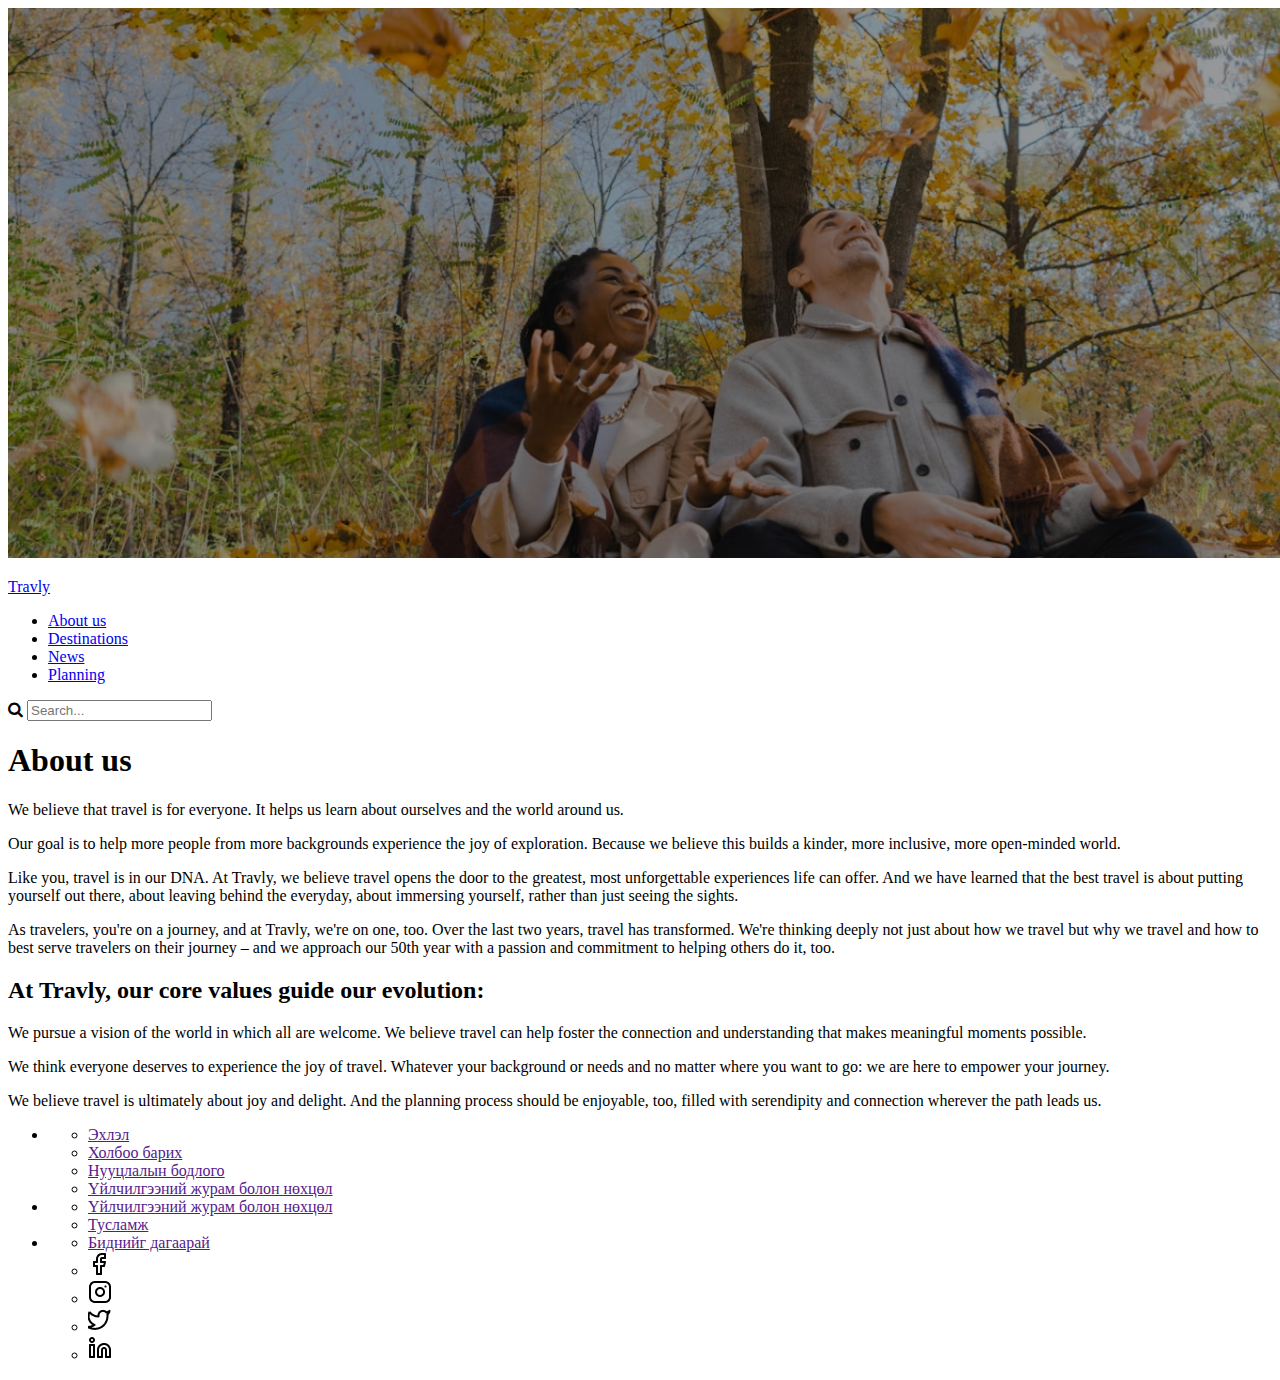
==== about.html @ d97a9130 "Add files via upload" ====
<!DOCTYPE html>
<html lang="en">
<head>
    <meta charset="utf-8">
    <meta name="viewport" content="width=device-width, initial-scale=1.0">
    <title>About Us - Travly</title>
    <link rel="stylesheet" href="style.css">
    <link rel="stylesheet" href="https://cdnjs.cloudflare.com/ajax/libs/font-awesome/4.7.0/css/font-awesome.min.css">   
</head>
<body>
    <header>
        <nav>
            <img src="assets/aboutus_pics.png" alt="AboutMain">
            <div>
                <p><a href="./">Travly</a></p>
                <ul>
                    <li><a href="./about">About us</a></li>
                    <li><a href="./destinations">Destinations</a></li>
                    <li><a href="./news">News</a></li>
                    <li><a href="./planning">Planning</a></li>
                </ul> 
                <form>
                    <i class="fa fa-search"></i>
                    <input type="text" id="searchMain" placeholder="Search...">
                </form>
            </div>
            <h1>About us</h1>
        </nav>
    </header>
    <section class="about-us">
        <p>We believe that travel is for everyone. It helps us learn about ourselves and the world around us.</p>
        <p>Our goal is to help more people from more backgrounds experience the joy of exploration. Because we believe this builds a kinder, more inclusive, more open-minded world.</p>
        <p>Like you, travel is in our DNA. At Travly, we believe travel opens the door to the greatest, most unforgettable experiences life can offer. And we have learned that the best travel is about putting yourself out there, about leaving behind the everyday, about immersing yourself, rather than just seeing the sights.</p>
        <p>As travelers, you're on a journey, and at Travly, we're on one, too. Over the last two years, travel has transformed. We're thinking deeply not just about how we travel but why we travel and how to best serve travelers on their journey – and we approach our 50th year with a passion and commitment to helping others do it, too.</p>
    </section>
    <section>
        <h2>At Travly, our core values guide our evolution:</h2>
        <section class="values">
            <p>We pursue a vision of the world in which all are welcome. We believe travel can help foster the connection and understanding that makes meaningful moments possible.</p>
            <p>We think everyone deserves to experience the joy of travel. Whatever your background or needs and no matter where you want to go: we are here to empower your journey.</p>
            <p>We believe travel is ultimately about joy and delight. And the planning process should be enjoyable, too, filled with serendipity and connection wherever the path leads us.</p>
        </section>
    </section>
    <section>
        <footer>
            <ul class="footer-columns">
                <li class="column">
                    <ul class="links">
                        <li class="ehlel"><a href="">Эхлэл</a></li>
                        <li class="contact"><a href="">Холбоо барих</a></li>
                        <li class="privacy"><a href="">Нууцлалын бодлого</a></li>
                        <li class="terms"><a href="">Үйлчилгээний журам болон нөхцөл</a></li>
                    </ul>
                </li>
                <li class="column">
                    <ul class="links">
                        <li class="faq"><a href="">Үйлчилгээний журам болон нөхцөл</a></li>
                        <li class="help"><a href="">Тусламж</a></li>
                    </ul>
                </li>
                <li class="column">
                    <ul class="links">
                        <li class="follow"><a href="">Биднийг дагаарай</a></li>
                        <li class="social"><a href="#"><img src="assets/facebook.png" alt="Facebook"></a></li>
                        <li class="social"><a href="#"><img src="assets/instagram.png" alt="Instagram"></a></li>
                        <li class="social"><a href="#"><img src="assets/twitter.png" alt="Twitter"></a></li>
                        <li class="social"><a href="#"><img src="assets/linkedin.png" alt="LinkedIn"></a></li>
                    </ul>
                </li>
            </ul>
        </footer>
    </section>
</body>
</html>
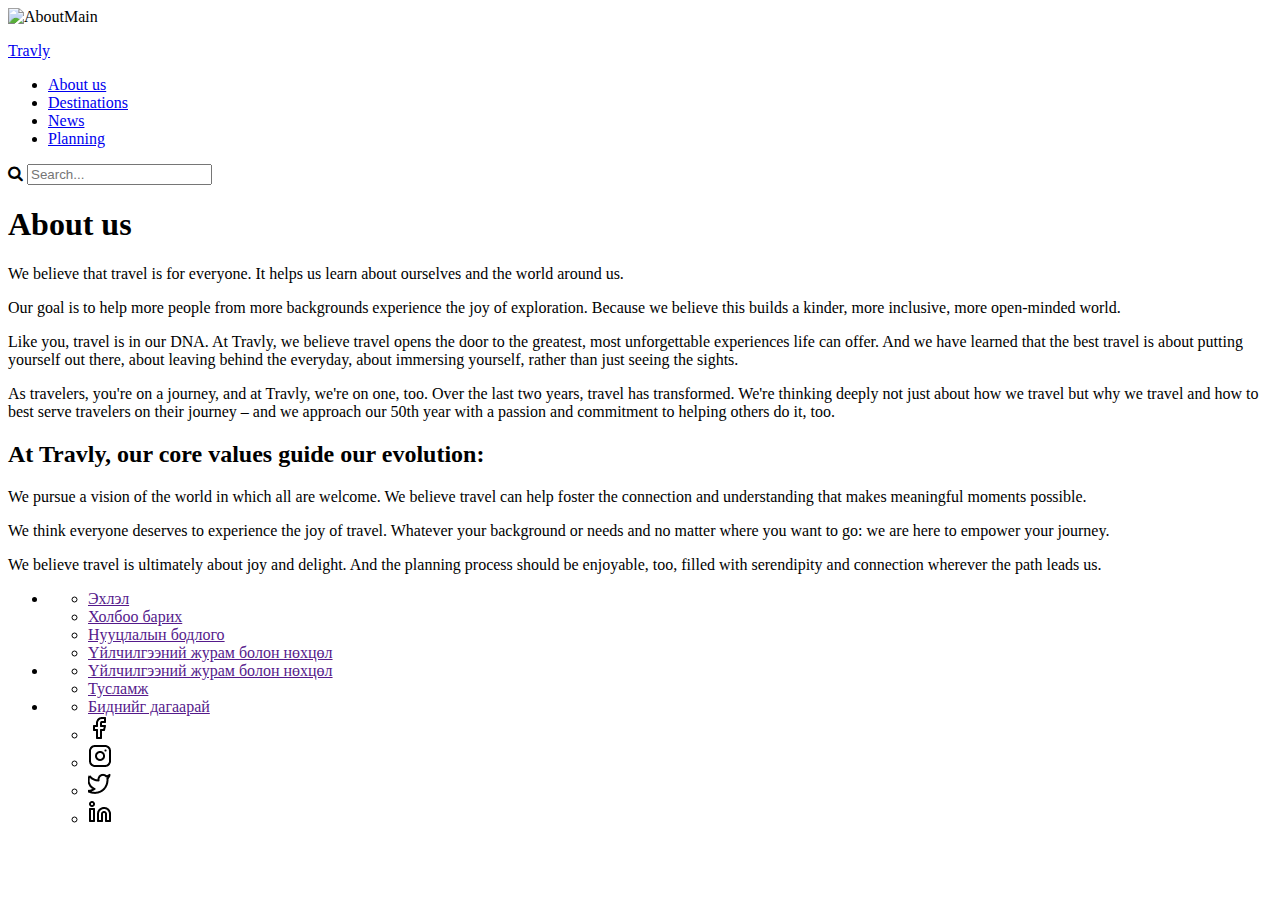
==== commit 7727f78b: "Add files via upload" ====
--- a/about.html
+++ b/about.html
@@ -10,7 +10,7 @@
 <body>
     <header>
         <nav>
-            <img src="assets/aboutus_pics.png" alt="AboutMain">
+            <img src="assets/aboutus_pics.jpg" alt="AboutMain">
             <div>
                 <p><a href="./">Travly</a></p>
                 <ul>
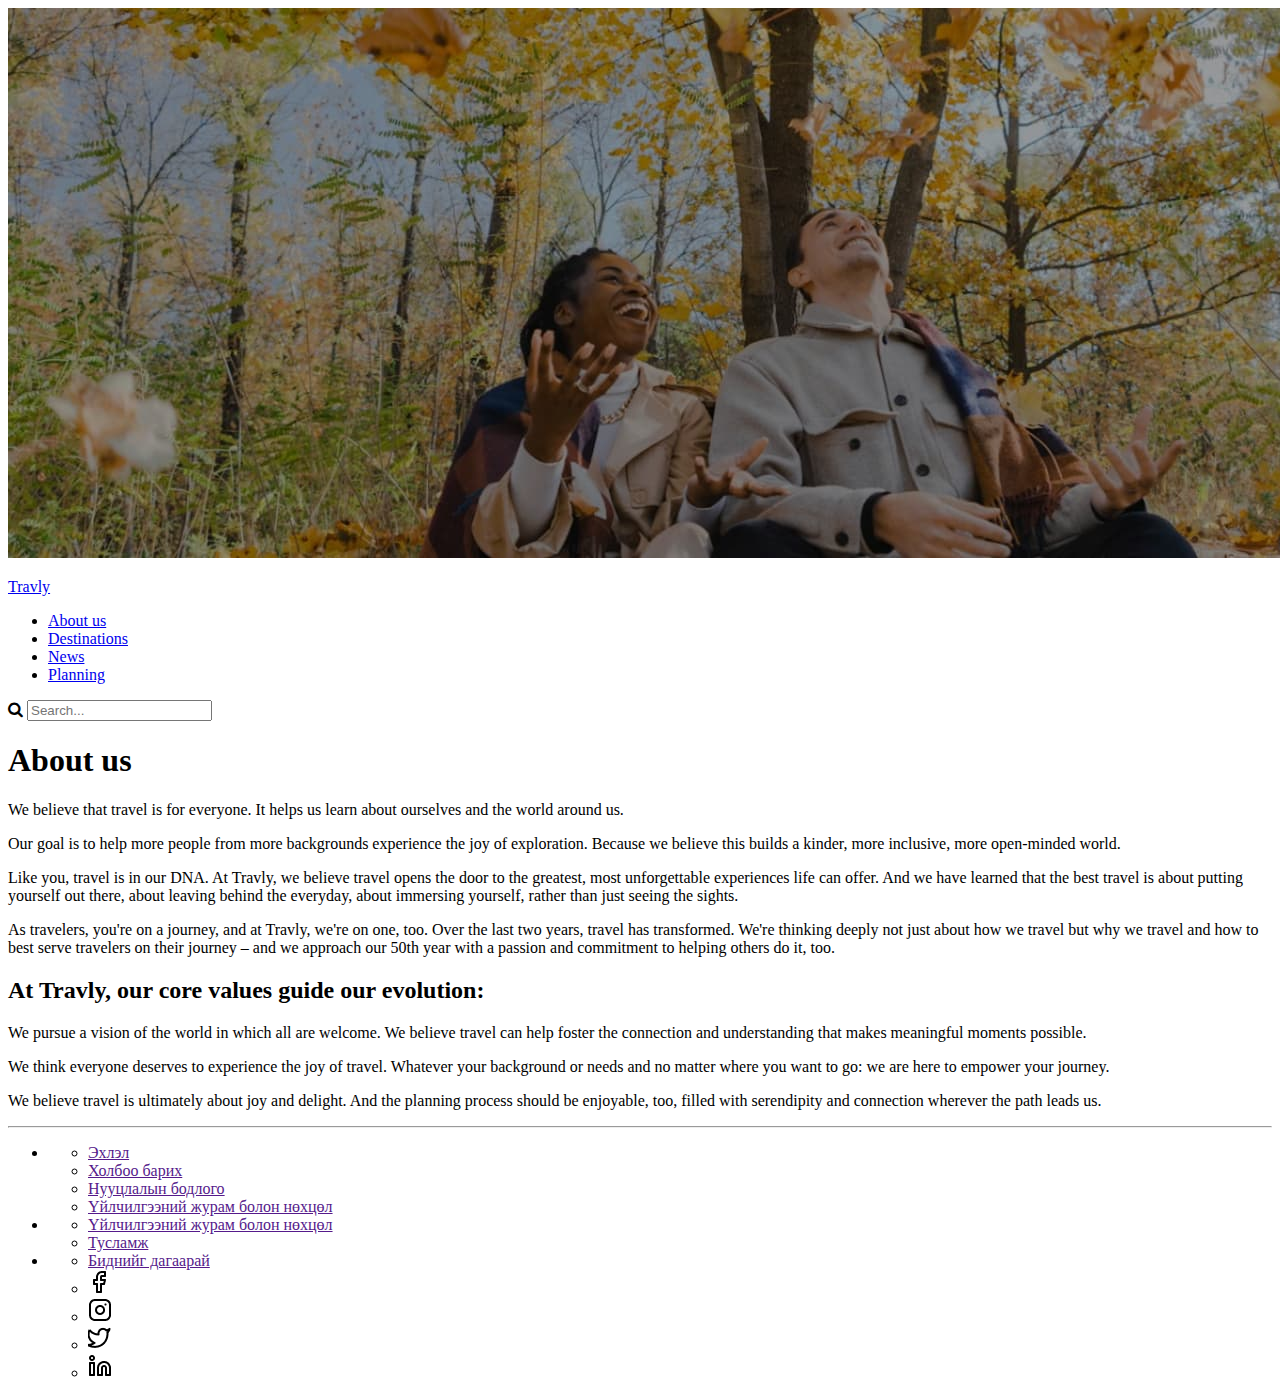
==== commit ab52de7f: "Add files via upload" ====
--- a/about.html
+++ b/about.html
@@ -1,12 +1,14 @@
 <!DOCTYPE html>
 <html lang="en">
+
 <head>
     <meta charset="utf-8">
     <meta name="viewport" content="width=device-width, initial-scale=1.0">
     <title>About Us - Travly</title>
     <link rel="stylesheet" href="style.css">
-    <link rel="stylesheet" href="https://cdnjs.cloudflare.com/ajax/libs/font-awesome/4.7.0/css/font-awesome.min.css">   
+    <link rel="stylesheet" href="https://cdnjs.cloudflare.com/ajax/libs/font-awesome/4.7.0/css/font-awesome.min.css">
 </head>
+
 <body>
     <header>
         <nav>
@@ -18,7 +20,7 @@
                     <li><a href="./destinations">Destinations</a></li>
                     <li><a href="./news">News</a></li>
                     <li><a href="./planning">Planning</a></li>
-                </ul> 
+                </ul>
                 <form>
                     <i class="fa fa-search"></i>
                     <input type="text" id="searchMain" placeholder="Search...">
@@ -27,48 +29,60 @@
             <h1>About us</h1>
         </nav>
     </header>
-    <section class="about-us">
-        <p>We believe that travel is for everyone. It helps us learn about ourselves and the world around us.</p>
-        <p>Our goal is to help more people from more backgrounds experience the joy of exploration. Because we believe this builds a kinder, more inclusive, more open-minded world.</p>
-        <p>Like you, travel is in our DNA. At Travly, we believe travel opens the door to the greatest, most unforgettable experiences life can offer. And we have learned that the best travel is about putting yourself out there, about leaving behind the everyday, about immersing yourself, rather than just seeing the sights.</p>
-        <p>As travelers, you're on a journey, and at Travly, we're on one, too. Over the last two years, travel has transformed. We're thinking deeply not just about how we travel but why we travel and how to best serve travelers on their journey – and we approach our 50th year with a passion and commitment to helping others do it, too.</p>
-    </section>
-    <section>
-        <h2>At Travly, our core values guide our evolution:</h2>
-        <section class="values">
-            <p>We pursue a vision of the world in which all are welcome. We believe travel can help foster the connection and understanding that makes meaningful moments possible.</p>
-            <p>We think everyone deserves to experience the joy of travel. Whatever your background or needs and no matter where you want to go: we are here to empower your journey.</p>
-            <p>We believe travel is ultimately about joy and delight. And the planning process should be enjoyable, too, filled with serendipity and connection wherever the path leads us.</p>
+    <main>
+        <article class="about-us">
+            <p>We believe that travel is for everyone. It helps us learn about ourselves and the world around us.</p>
+            <p>Our goal is to help more people from more backgrounds experience the joy of exploration. Because we
+                believe this builds a kinder, more inclusive, more open-minded world.</p>
+            <p>Like you, travel is in our DNA. At Travly, we believe travel opens the door to the greatest, most
+                unforgettable experiences life can offer. And we have learned that the best travel is about putting
+                yourself out there, about leaving behind the everyday, about immersing yourself, rather than just seeing
+                the sights.</p>
+            <p>As travelers, you're on a journey, and at Travly, we're on one, too. Over the last two years, travel has
+                transformed. We're thinking deeply not just about how we travel but why we travel and how to best serve
+                travelers on their journey – and we approach our 50th year with a passion and commitment to helping
+                others do it, too.</p>
+        </article>
+        <section>
+            <h2>At Travly, our core values guide our evolution:</h2>
+            <article class="values">
+                <p>We pursue a vision of the world in which all are welcome. We believe travel can help foster the
+                    connection and understanding that makes meaningful moments possible.</p>
+                <p>We think everyone deserves to experience the joy of travel. Whatever your background or needs and no
+                    matter where you want to go: we are here to empower your journey.</p>
+                <p>We believe travel is ultimately about joy and delight. And the planning process should be enjoyable,
+                    too, filled with serendipity and connection wherever the path leads us.</p>
+            </article>
         </section>
-    </section>
-    <section>
-        <footer>
-            <ul class="footer-columns">
-                <li class="column">
-                    <ul class="links">
-                        <li class="ehlel"><a href="">Эхлэл</a></li>
-                        <li class="contact"><a href="">Холбоо барих</a></li>
-                        <li class="privacy"><a href="">Нууцлалын бодлого</a></li>
-                        <li class="terms"><a href="">Үйлчилгээний журам болон нөхцөл</a></li>
-                    </ul>
-                </li>
-                <li class="column">
-                    <ul class="links">
-                        <li class="faq"><a href="">Үйлчилгээний журам болон нөхцөл</a></li>
-                        <li class="help"><a href="">Тусламж</a></li>
-                    </ul>
-                </li>
-                <li class="column">
-                    <ul class="links">
-                        <li class="follow"><a href="">Биднийг дагаарай</a></li>
-                        <li class="social"><a href="#"><img src="assets/facebook.png" alt="Facebook"></a></li>
-                        <li class="social"><a href="#"><img src="assets/instagram.png" alt="Instagram"></a></li>
-                        <li class="social"><a href="#"><img src="assets/twitter.png" alt="Twitter"></a></li>
-                        <li class="social"><a href="#"><img src="assets/linkedin.png" alt="LinkedIn"></a></li>
-                    </ul>
-                </li>
-            </ul>
-        </footer>
-    </section>
+    </main>
+    <hr>
+    <footer>
+        <ul class="footer-columns">
+            <li class="column">
+                <ul class="links">
+                    <li class="ehlel"><a href="">Эхлэл</a></li>
+                    <li class="contact"><a href="">Холбоо барих</a></li>
+                    <li class="privacy"><a href="">Нууцлалын бодлого</a></li>
+                    <li class="terms"><a href="">Үйлчилгээний журам болон нөхцөл</a></li>
+                </ul>
+            </li>
+            <li class="column">
+                <ul class="links">
+                    <li class="faq"><a href="">Үйлчилгээний журам болон нөхцөл</a></li>
+                    <li class="help"><a href="">Тусламж</a></li>
+                </ul>
+            </li>
+            <li class="column">
+                <ul class="links">
+                    <li class="follow"><a href="">Биднийг дагаарай</a></li>
+                    <li class="social"><a href="#"><img src="assets/facebook.png" alt="Facebook"></a></li>
+                    <li class="social"><a href="#"><img src="assets/instagram.png" alt="Instagram"></a></li>
+                    <li class="social"><a href="#"><img src="assets/twitter.png" alt="Twitter"></a></li>
+                    <li class="social"><a href="#"><img src="assets/linkedin.png" alt="LinkedIn"></a></li>
+                </ul>
+            </li>
+        </ul>
+    </footer>
 </body>
+
 </html>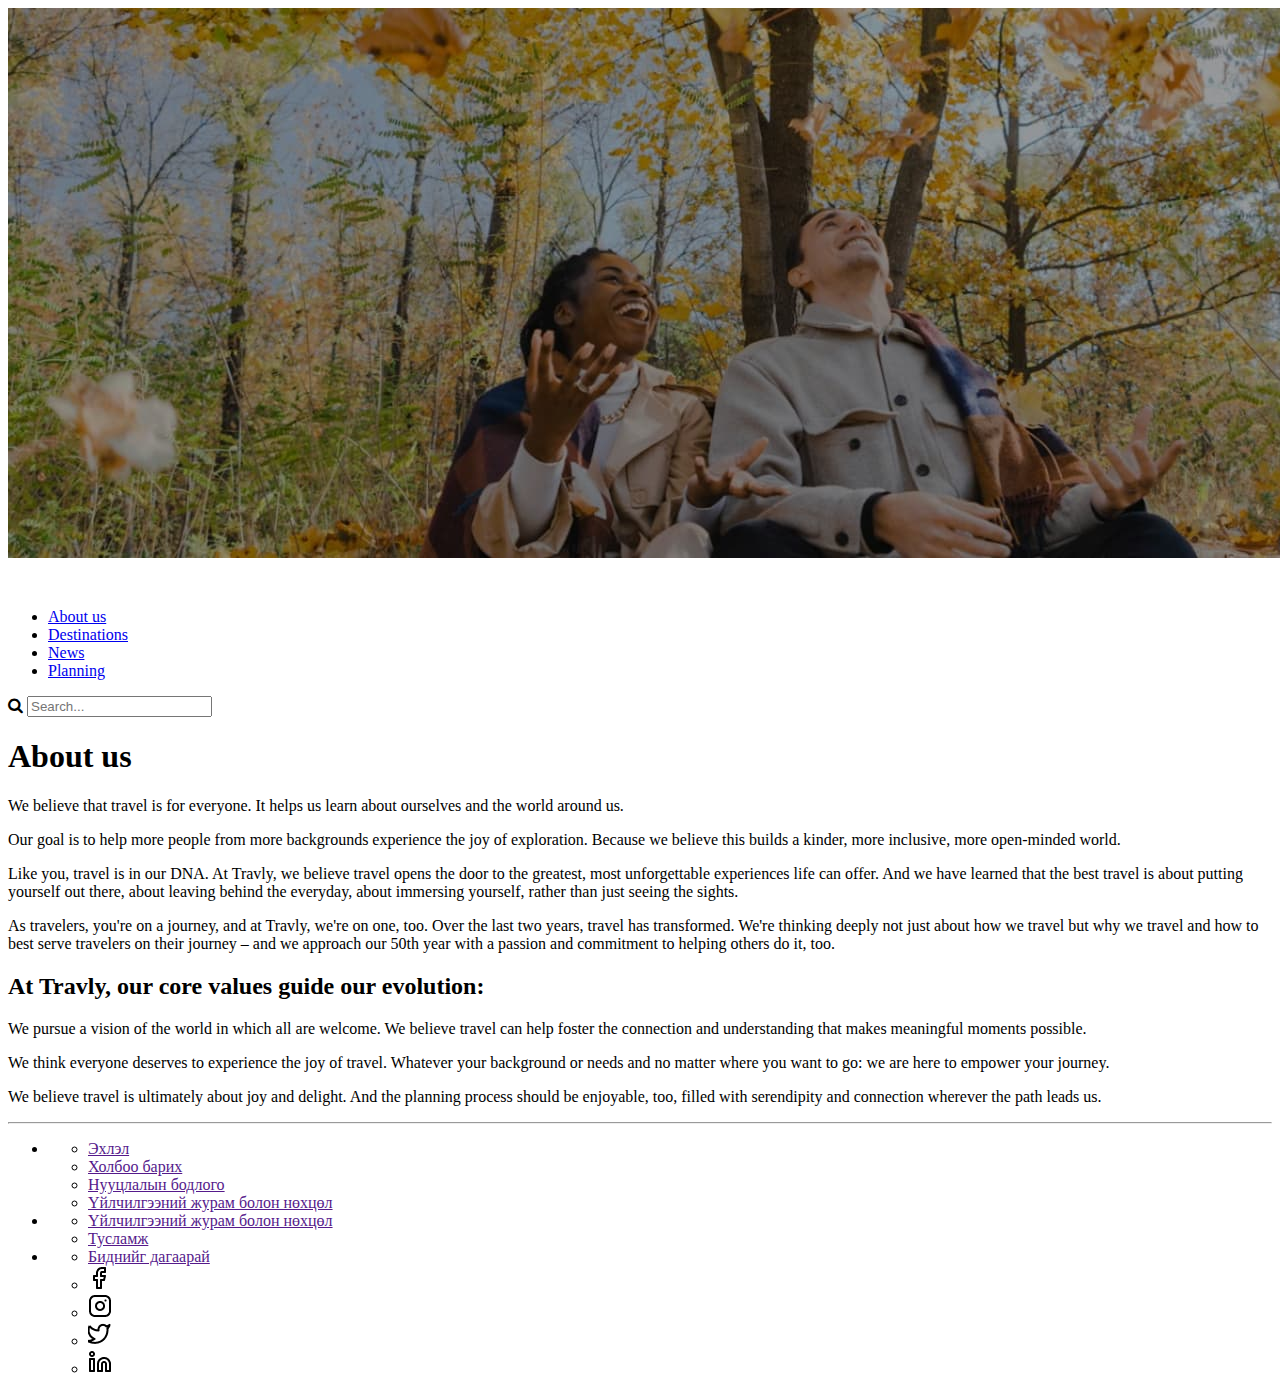
==== commit b7cc4263: "Add files via upload" ====
--- a/about.html
+++ b/about.html
@@ -12,9 +12,11 @@
 <body>
     <header>
         <nav>
-            <img src="assets/aboutus_pics.jpg" alt="AboutMain">
+            <img src="assets/aboutus_pics.jpg" alt="AboutMain" class="background-image">
             <div>
-                <p><a href="./">Travly</a></p>
+                <a href="./">
+                    <img src="assets/travly.png" alt="Travly">
+                </a>
                 <ul>
                     <li><a href="./about">About us</a></li>
                     <li><a href="./destinations">Destinations</a></li>
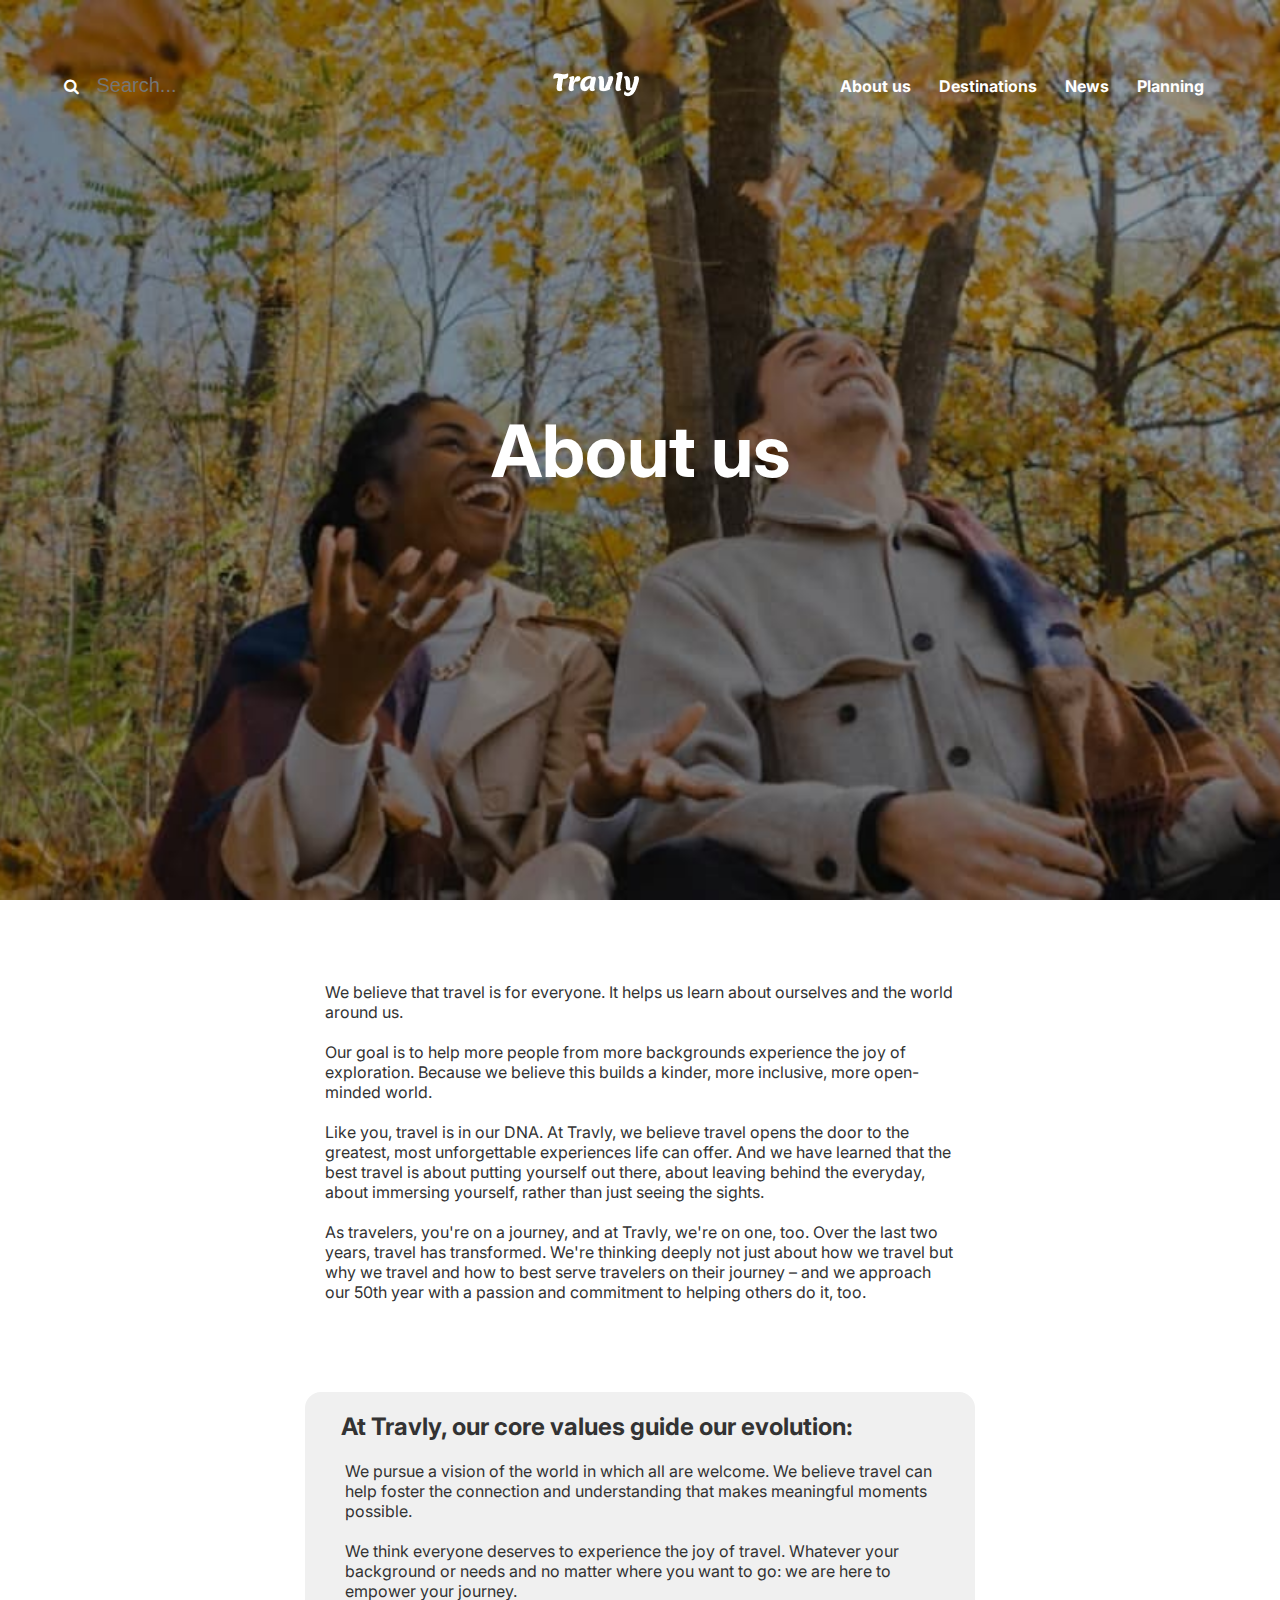
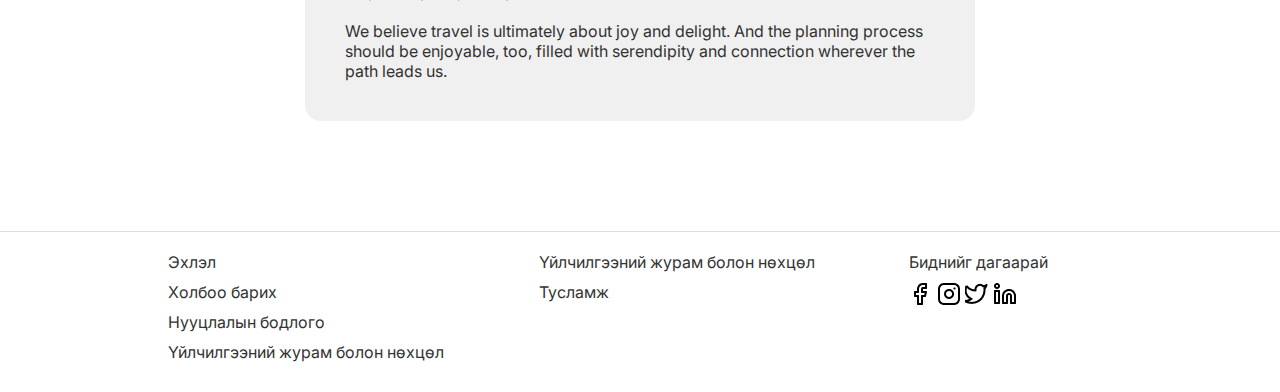
==== commit 25127424: "Add files via upload" ====
--- a/about.html
+++ b/about.html
@@ -5,15 +5,13 @@
     <meta charset="utf-8">
     <meta name="viewport" content="width=device-width, initial-scale=1.0">
     <title>About Us - Travly</title>
-    <link rel="stylesheet" href="style.css">
+    <link rel="stylesheet" href="about.css">
     <link rel="stylesheet" href="https://cdnjs.cloudflare.com/ajax/libs/font-awesome/4.7.0/css/font-awesome.min.css">
 </head>
 
 <body>
-    <header>
+    <header class ="home-main">
         <nav>
-            <img src="assets/aboutus_pics.jpg" alt="AboutMain" class="background-image">
-            <div>
                 <a href="./">
                     <img src="assets/travly.png" alt="Travly">
                 </a>
@@ -27,9 +25,8 @@
                     <i class="fa fa-search"></i>
                     <input type="text" id="searchMain" placeholder="Search...">
                 </form>
-            </div>
-            <h1>About us</h1>
         </nav>
+        <h1>About us</h1>
     </header>
     <main>
         <article class="about-us">
@@ -76,15 +73,15 @@
             </li>
             <li class="column">
                 <ul class="links">
-                    <li class="follow"><a href="">Биднийг дагаарай</a></li>
-                    <li class="social"><a href="#"><img src="assets/facebook.png" alt="Facebook"></a></li>
-                    <li class="social"><a href="#"><img src="assets/instagram.png" alt="Instagram"></a></li>
-                    <li class="social"><a href="#"><img src="assets/twitter.png" alt="Twitter"></a></li>
-                    <li class="social"><a href="#"><img src="assets/linkedin.png" alt="LinkedIn"></a></li>
+                    <li class="social"><a href="">Биднийг дагаарай</a></li>
+                        <a href="#"><img src="assets/facebook.png" alt="Facebook"></a>
+                        <a href="#"><img src="assets/instagram.png" alt="Instagram"></a>
+                        <a href="#"><img src="assets/twitter.png" alt="Twitter"></a>
+                        <a href="#"><img src="assets/linkedin.png" alt="LinkedIn"></a>
+                    </li>
                 </ul>
             </li>
         </ul>
-    </footer>
+    </footer>  
 </body>
-
 </html>--- a/about.css
+++ b/about.css
@@ -0,0 +1,232 @@
+@import url("https://fonts.googleapis.com/css?family=Lemon:400|Inter:500,400,700,600");
+
+:root {
+    --primary-font: 'Inter', sans-serif;
+    --primary-text-color: #333;
+    --background-color: #fff;
+    --link-color: #333;
+    --button-background: transparent;
+    --button-border: 1px solid #333;
+    --button-border-radius: 1rem;
+    --button-padding: 1rem 2rem;
+    --button-box-shadow: 0.125rem 0.125rem 0.3125rem rgba(0, 0, 0, 0.2);
+    --background-image: url("assets/aboutus_pics.jpg");
+    --text-color: #fff;
+}
+
+* {
+    margin: 0;
+    padding: 0;
+    box-sizing: border-box;
+}
+
+body {
+    font-family: var(--primary-font);
+    margin: 0;
+    padding: 0;
+    color: var(--primary-text-color);
+}
+
+.home-main {
+    position: relative;
+    background-image: var(--background-image);
+    background-size: cover;
+    background-position: center;
+    height: 100vh;
+    color: var(--text-color);
+    text-align: center;
+    padding: 3.125% 0;
+
+    & background-image {
+        width: 100%;
+        height: auto;
+    }
+}
+
+nav {
+    display: flex;
+    justify-content: space-between;
+    align-items: center;
+    position: absolute;
+    top: 0;
+    left: 0;
+    right: 0;
+    margin: 0 auto;
+    padding: 5% 5% 0;
+    box-sizing: border-box;
+
+    & a {
+        order: 2;
+        text-decoration: none;
+        color: var(--text-color);
+    }
+
+    & ul {
+        order: 3;
+        text-align: right;
+        margin: 0;
+        padding: 0;
+        list-style: none;
+
+        & li {
+            display: inline;
+            margin: 0 0.75rem;
+            text-decoration: none;
+            color: var(--text-color);
+            font-weight: bold;
+        }
+    }
+
+    & form {
+        order: 1;
+        display: flex;
+        align-items: center;
+
+        & i {
+            margin-right: 2.5%;
+        }
+
+        & input[type="text"] {
+            background-color: transparent;
+            border: none;
+            color: var(--text-color);
+            padding: 0.625rem;
+            font-size: 1.25rem;
+        }
+    }
+}
+
+h1 {
+    position: absolute;
+    top: 50%;
+    left: 50%;
+    transform: translate(-50%, -50%);
+    font-size: 4.5rem;
+    color: var(--text-color);
+}
+
+main {
+    padding: 1.25rem;
+    background-color: var(--background-color);
+
+    & .about-us {
+        text-align: left;
+        margin: 5% 23%;
+
+        & p {
+            margin: 1.25rem;
+        }
+    }
+
+    & section {
+        margin: 10vh 23%;
+        text-align: left;
+        background-color: #f0f0f0;
+        padding: 1.25rem;
+        border-radius: 1rem;
+    
+        & h2 {
+            font-size: 1.5rem;
+            margin-bottom: 0.625rem;
+            margin-left: 1rem;
+        }
+    }
+
+    & .values {
+        & p {
+            margin: 1.25rem;
+        }
+    }
+}
+
+hr {
+    border: none;
+    border-top: 1px solid #ddd;
+}
+
+footer {
+    color: var(--text-color);
+    padding: 1.25rem;
+    text-align: left;
+    margin-left: 10%;
+
+    & .footer-columns {
+        display: flex;
+        justify-content: space-between;
+        max-width: 1200px;
+        margin: 0 auto;
+
+        & .column {
+            flex: 1;
+            padding: 0 1.25rem;
+
+            & .links {
+                list-style: none;
+                padding: 0;
+
+                & li {
+                    margin-bottom: 0.625rem;
+
+                    & a {
+                        text-decoration: none;
+                        color: var(--link-color);
+                    }
+                }
+
+                & .social a {
+                    margin-right: 0.3125rem;
+                    display: inline-block;
+                }
+            }
+        }
+    }
+}
+
+@media (max-width: 48rem) {
+    .home-main {
+        padding: 3.125% 0;
+    }
+    
+    h1 {
+        font-size: 1.75rem;
+    }
+
+    nav ul {
+        display: none;
+    }
+
+    nav {
+        flex-direction: column;
+        align-items: center;
+    }
+
+    nav form {
+        margin-top: 0.625rem;
+    }
+
+    .fa-search {
+        display: block;
+    }
+}
+
+@media (max-width: 30rem) {
+    .home-main {
+        padding: 1.875% 0;
+    }
+
+    h1 {
+        font-size: 1.5rem;
+    }
+
+    nav a {
+        font-size: 1rem;
+    }
+
+    button {
+        padding: 0.625rem 1.25rem;
+    }
+
+    .links .social a {
+        margin-right: 0.3125rem;
+    }
+}
